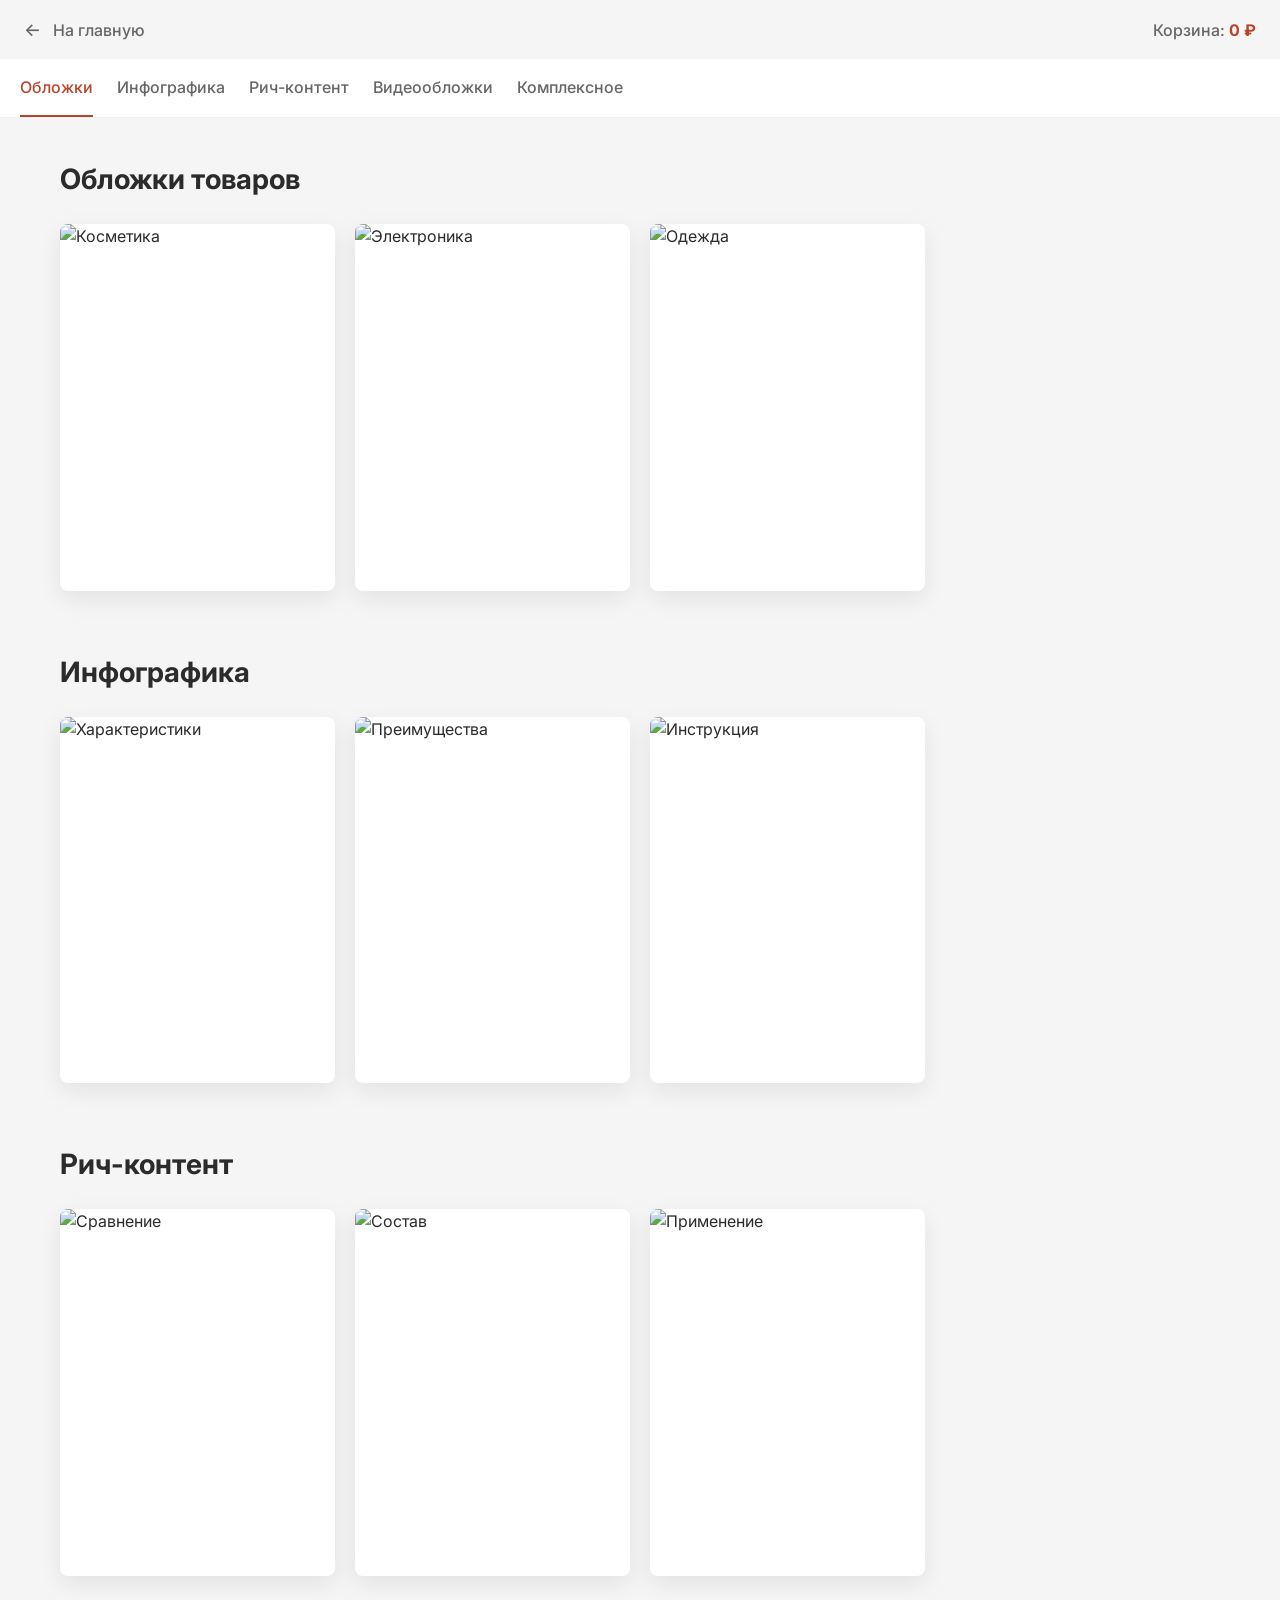
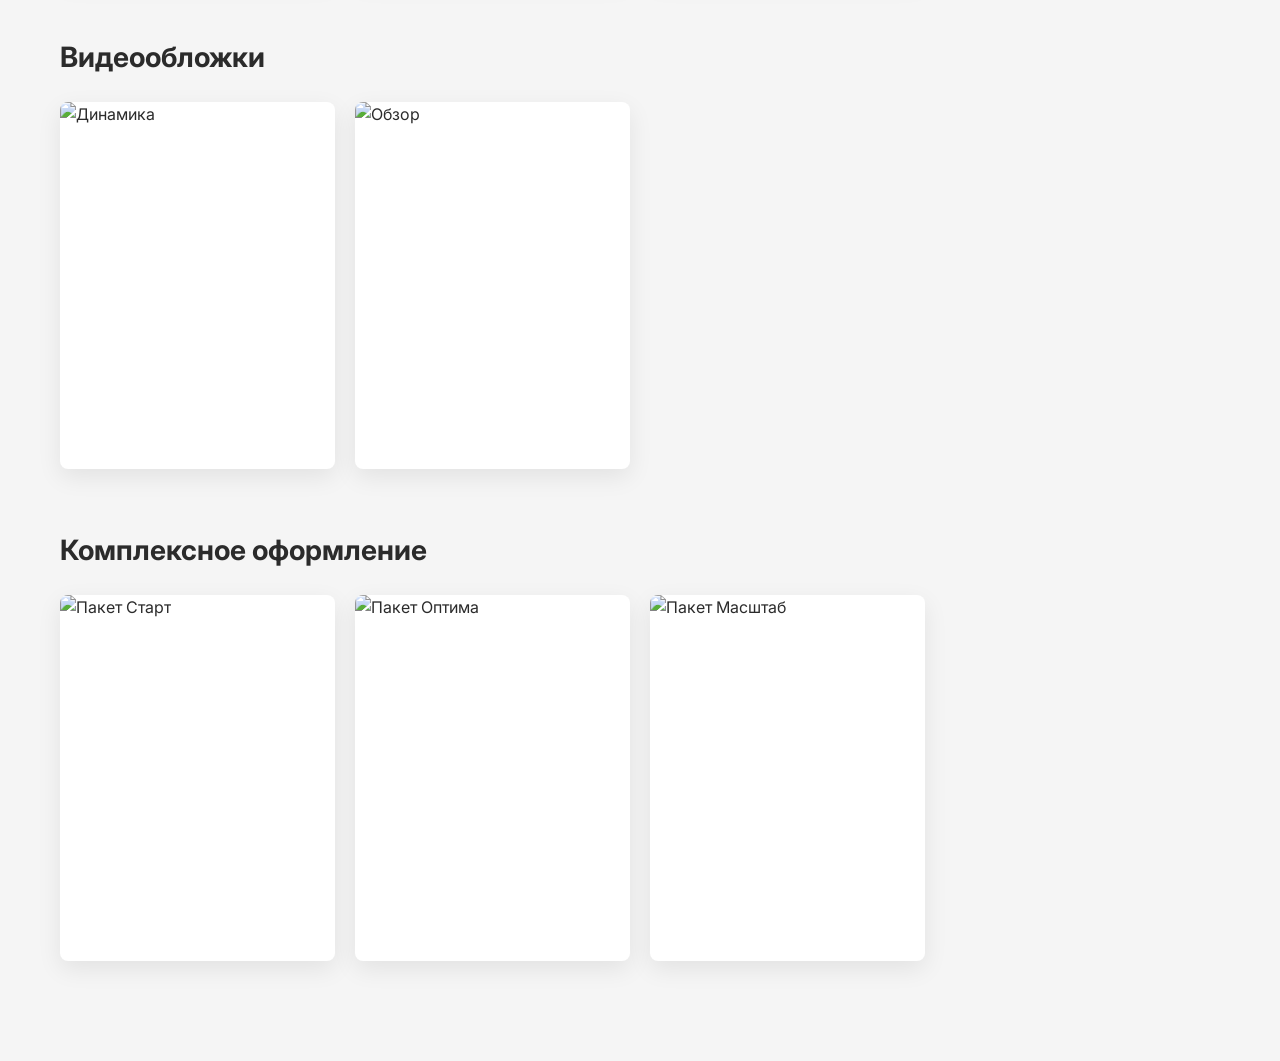
==== portfolio.html @ de2c9612 "Второй" ====
<!DOCTYPE html>
<html lang="ru">
<head>
    <meta charset="UTF-8">
    <meta name="viewport" content="width=device-width, initial-scale=1.0">
    <title>Портфолио - КартПлейс</title>
    <link rel="preconnect" href="https://fonts.googleapis.com">
    <link rel="preconnect" href="https://fonts.gstatic.com" crossorigin>
    <link href="https://fonts.googleapis.com/css2?family=Inter:wght@400;500;600;700&display=swap" rel="stylesheet">
    <link rel="stylesheet" href="style.css">
</head>
<body>

    <header class="header">
        <div class="menu-trigger" onclick="window.location.href='index.html'">
            <span class="back-arrow">←</span>
            <span class="menu-label">На главную</span>
        </div>
        <div class="cart-trigger" onclick="openCart()">
            Корзина: <span id="header-total">0 ₽</span>
        </div>
    </header>

    <!-- Навигация портфолио -->
    <nav class="portfolio-nav" id="portfolio-nav">
        <ul>
            <li><a href="#port-covers" class="nav-link active">Обложки</a></li>
            <li><a href="#port-infographics" class="nav-link">Инфографика</a></li>
            <li><a href="#port-rich" class="nav-link">Рич-контент</a></li>
            <li><a href="#port-video" class="nav-link">Видеообложки</a></li>
            <li><a href="#port-complex" class="nav-link">Комплексное</a></li>
        </ul>
    </nav>

    <main class="portfolio-container">
        <section id="port-covers" class="portfolio-section">
            <h2>Обложки товаров</h2>
            <div class="portfolio-grid" id="grid-covers"></div>
        </section>

        <section id="port-infographics" class="portfolio-section">
            <h2>Инфографика</h2>
            <div class="portfolio-grid" id="grid-infographics"></div>
        </section>

        <section id="port-rich" class="portfolio-section">
            <h2>Рич-контент</h2>
            <div class="portfolio-grid" id="grid-rich"></div>
        </section>

        <section id="port-video" class="portfolio-section">
            <h2>Видеообложки</h2>
            <div class="portfolio-grid" id="grid-video"></div>
        </section>

        <section id="port-complex" class="portfolio-section">
            <h2>Комплексное оформление</h2>
            <div class="portfolio-grid" id="grid-complex"></div>
        </section>
    </main>

    <div class="modal" id="cart-modal">
        <div class="modal-content">
            <div class="modal-header">
                <h2>Корзина</h2>
                <span class="close-modal" onclick="closeCart()">&times;</span>
            </div>
            <div class="modal-body" id="cart-items"></div>
            <div class="modal-footer">
                <div class="total-row">
                    <span>Итого:</span>
                    <span id="modal-total">0 ₽</span>
                </div>
                <button class="btn-checkout" onclick="checkout()" id="checkout-btn">Оформить в Telegram</button>
            </div>
        </div>
    </div>

    <script src="script.js"></script>
</body>
</html>
---- style.css ----
:root {
    --bg: #f5f5f5;
    --text-main: #2b2b2b;
    --text-sec: #676665;
    --accent: #b8442c;
    --struct: #2d6b5f;
    --white: #ffffff;
    --radius: 12px;
    --shadow: 0 8px 24px rgba(0,0,0,0.08);
}

* { margin: 0; padding: 0; box-sizing: border-box; }
body { font-family: 'Inter', sans-serif; background: var(--bg); color: var(--text-main); line-height: 1.5; }
a { text-decoration: none; color: inherit; }
ul { list-style: none; }

/* Header */
.header {
    display: flex; justify-content: space-between; align-items: center;
    padding: 16px 24px; background: var(--bg); position: sticky; top: 0; z-index: 100;
}
.menu-trigger, .cart-trigger { cursor: pointer; font-weight: 500; color: var(--text-sec); transition: 0.2s; }
.menu-trigger:hover, .cart-trigger:hover { color: var(--text-main); }
.menu-trigger .back-arrow { margin-right: 8px; font-size: 18px; }
#header-total { color: var(--accent); font-weight: 700; }

/* Menu Overlay */
.menu-overlay {
    position: fixed; top: 0; left: 0; width: 100%; height: 100%;
    background: rgba(0,0,0,0.4); z-index: 200; display: none;
    justify-content: flex-start; align-items: stretch;
}
.menu-overlay.open { display: flex; }
.side-menu {
    width: 280px; background: var(--white); height: 100%; padding: 24px;
    display: flex; flex-direction: column; gap: 24px; overflow-y: auto;
}
.close-menu { background: none; border: none; font-size: 28px; cursor: pointer; align-self: flex-end; color: var(--text-sec); }
.menu-section h3 { font-size: 14px; text-transform: uppercase; color: var(--text-sec); margin-bottom: 12px; letter-spacing: 1px; }
.menu-section ul { display: flex; flex-direction: column; gap: 8px; }
.menu-section a { font-weight: 500; padding: 8px 0; border-bottom: 1px solid #eee; transition: 0.2s; }
.menu-section a:hover { color: var(--accent); padding-left: 8px; }

/* Hero */
.hero { text-align: center; padding: 60px 20px 40px; max-width: 800px; margin: 0 auto; }
.hero h1 { font-size: 42px; font-weight: 700; margin-bottom: 16px; }
.subtitle { color: var(--text-sec); font-size: 16px; }
.subtitle strong { color: var(--text-main); }

/* Services Grid */
.services-grid {
    display: grid; grid-template-columns: repeat(auto-fill, minmax(300px, 1fr));
    gap: 24px; max-width: 1200px; margin: 0 auto; padding: 20px;
}
.service-card {
    background: var(--white); border-radius: var(--radius); overflow: hidden;
    box-shadow: var(--shadow); display: flex; flex-direction: column;
}
.card-visual {
    height: 220px; background: #757575; display: flex; align-items: center; justify-content: center; color: #fff; font-size: 14px;
}
.card-visual img { width: 100%; height: 100%; object-fit: cover; }
.card-body { padding: 20px; flex: 1; display: flex; flex-direction: column; }
.card-title { font-size: 18px; font-weight: 600; margin-bottom: 8px; }
.card-price { font-size: 22px; font-weight: 700; color: var(--accent); margin-bottom: 12px; }
.card-desc { font-size: 14px; color: var(--text-sec); margin-bottom: 16px; flex: 1; }
.card-desc ul { padding-left: 18px; margin-top: 8px; }
.card-desc li { margin-bottom: 4px; }
.btn-add {
    width: 100%; padding: 12px; background: var(--accent); color: #fff; border: none;
    border-radius: 8px; font-weight: 600; cursor: pointer; transition: 0.2s;
}
.btn-add:hover { opacity: 0.9; }
.btn-add.added { background: var(--struct); }
.btn-portfolio {
    margin-top: 12px; text-align: center; font-size: 14px; color: var(--struct); font-weight: 500;
    padding: 8px; border: 1px solid var(--struct); border-radius: 6px; transition: 0.2s;
}
.btn-portfolio:hover { background: var(--struct); color: #fff; }

/* Contacts */
.contacts-section { padding: 60px 20px; max-width: 1000px; margin: 0 auto; }
.contacts-section h2 { text-align: center; margin-bottom: 32px; }
.contacts-grid { display: grid; grid-template-columns: repeat(auto-fit, minmax(250px, 1fr)); gap: 20px; }
.contact-card { background: var(--white); padding: 24px; border-radius: var(--radius); box-shadow: var(--shadow); text-align: center; }
.contact-card h3 { margin-bottom: 8px; }
.btn-contact { display: inline-block; margin-top: 12px; padding: 10px 20px; background: var(--accent); color: #fff; border-radius: 6px; font-weight: 500; }

/* Portfolio Page */
.portfolio-nav {
    position: sticky; top: 0; background: var(--white); z-index: 90;
    border-bottom: 1px solid #eee; overflow-x: auto; white-space: nowrap;
}
.portfolio-nav ul { display: flex; padding: 0 20px; gap: 24px; }
.portfolio-nav a { display: block; padding: 16px 0; font-weight: 500; color: var(--text-sec); border-bottom: 2px solid transparent; transition: 0.2s; }
.portfolio-nav a.active { color: var(--accent); border-color: var(--accent); }
.portfolio-container { max-width: 1200px; margin: 0 auto; padding: 40px 20px; }
.portfolio-section { margin-bottom: 60px; scroll-margin-top: 80px; }
.portfolio-section h2 { margin-bottom: 24px; font-size: 28px; }
.portfolio-grid { display: grid; grid-template-columns: repeat(auto-fill, minmax(250px, 1fr)); gap: 20px; }
.portfolio-item { background: var(--white); border-radius: 8px; overflow: hidden; box-shadow: var(--shadow); aspect-ratio: 3/4; }
.portfolio-item img, .portfolio-item video { width: 100%; height: 100%; object-fit: cover; }

/* Modal */
.modal {
    position: fixed; top: 0; left: 0; width: 100%; height: 100%; background: rgba(0,0,0,0.5);
    display: none; justify-content: center; align-items: center; z-index: 300;
}
.modal.open { display: flex; }
.modal-content { background: var(--white); width: 90%; max-width: 450px; border-radius: 16px; padding: 24px; max-height: 80vh; overflow-y: auto; }
.modal-header { display: flex; justify-content: space-between; align-items: center; margin-bottom: 16px; border-bottom: 1px solid #eee; padding-bottom: 12px; }
.close-modal { font-size: 24px; cursor: pointer; color: var(--text-sec); }
.cart-item { display: flex; justify-content: space-between; padding: 10px 0; border-bottom: 1px solid #f5f5f5; font-size: 14px; }
.total-row { display: flex; justify-content: space-between; font-size: 18px; font-weight: 700; margin-top: 16px; padding-top: 16px; border-top: 1px solid #eee; }
#checkout-btn { width: 100%; margin-top: 16px; padding: 14px; background: var(--accent); color: #fff; border: none; border-radius: 8px; font-weight: 600; cursor: pointer; }
#checkout-btn:disabled { background: #ccc; cursor: not-allowed; }

@media (max-width: 768px) {
    .hero h1 { font-size: 32px; }
    .services-grid, .portfolio-grid { grid-template-columns: 1fr; }
}
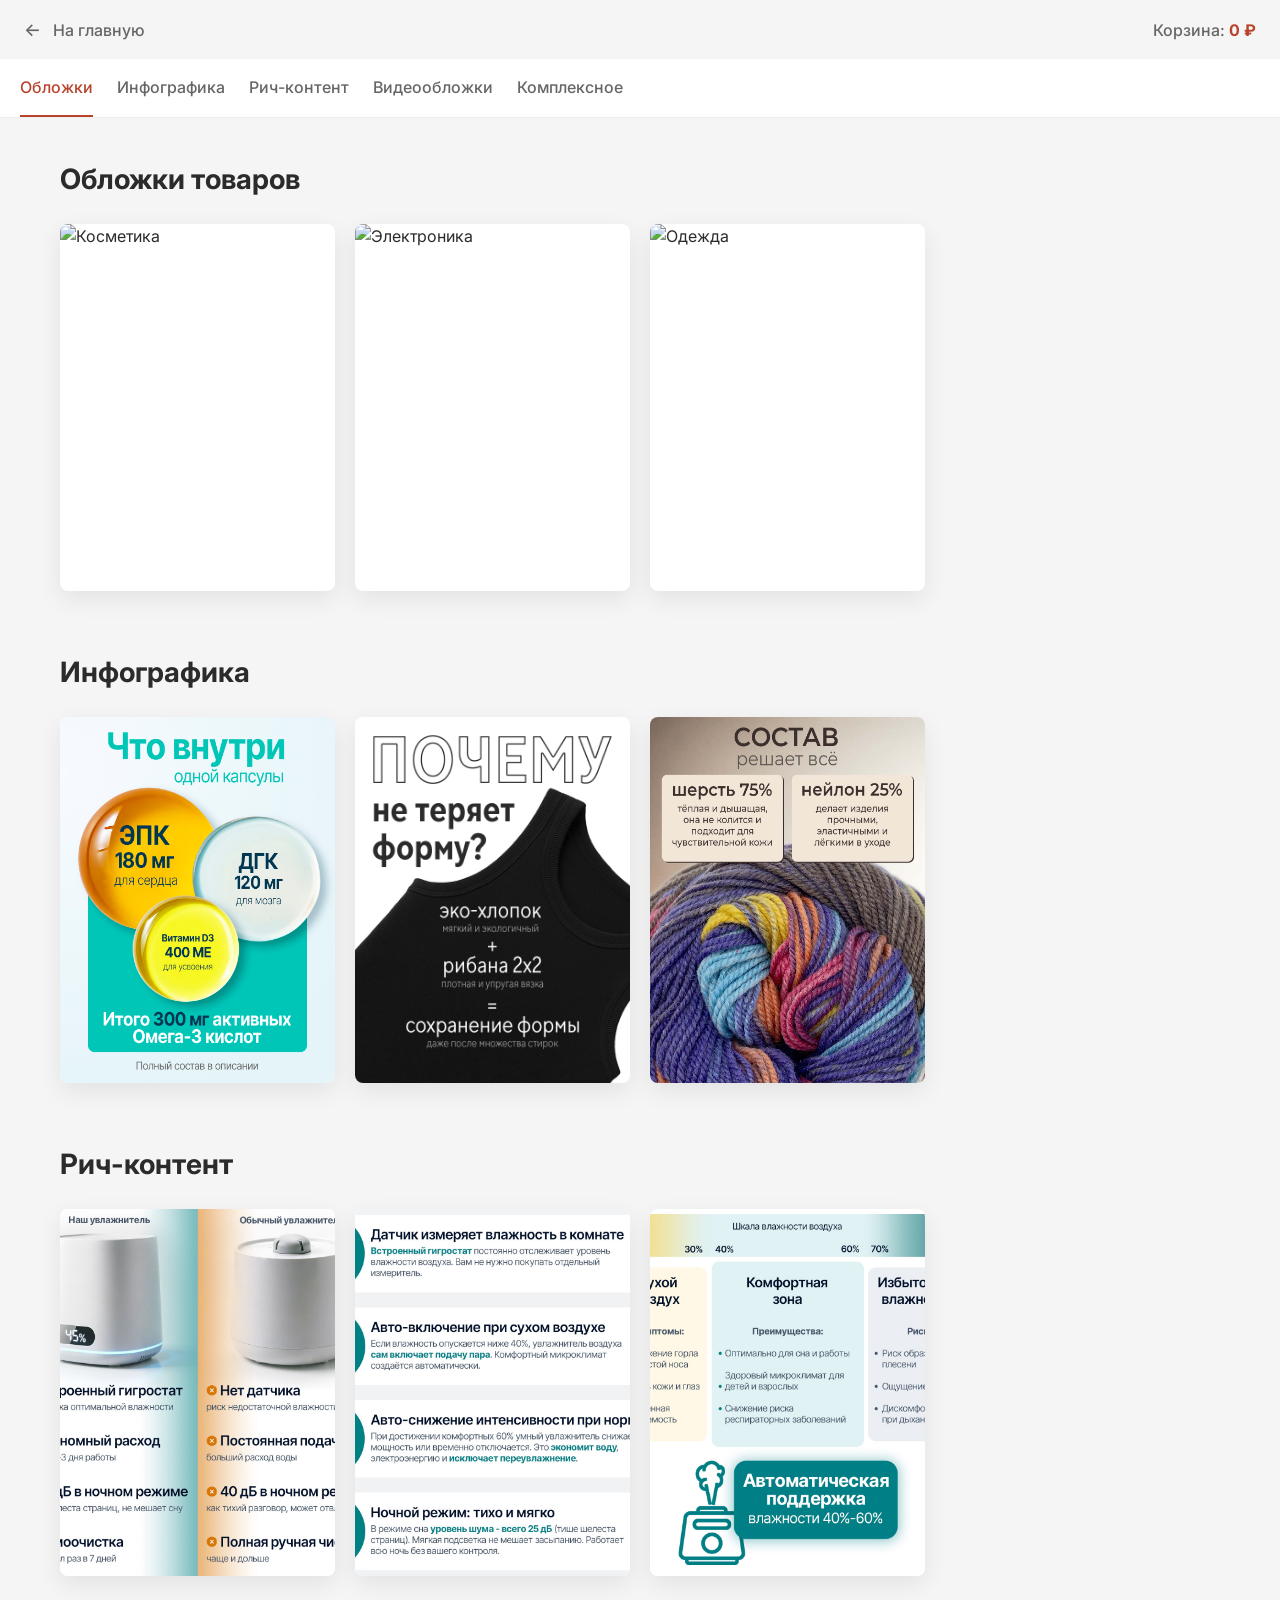
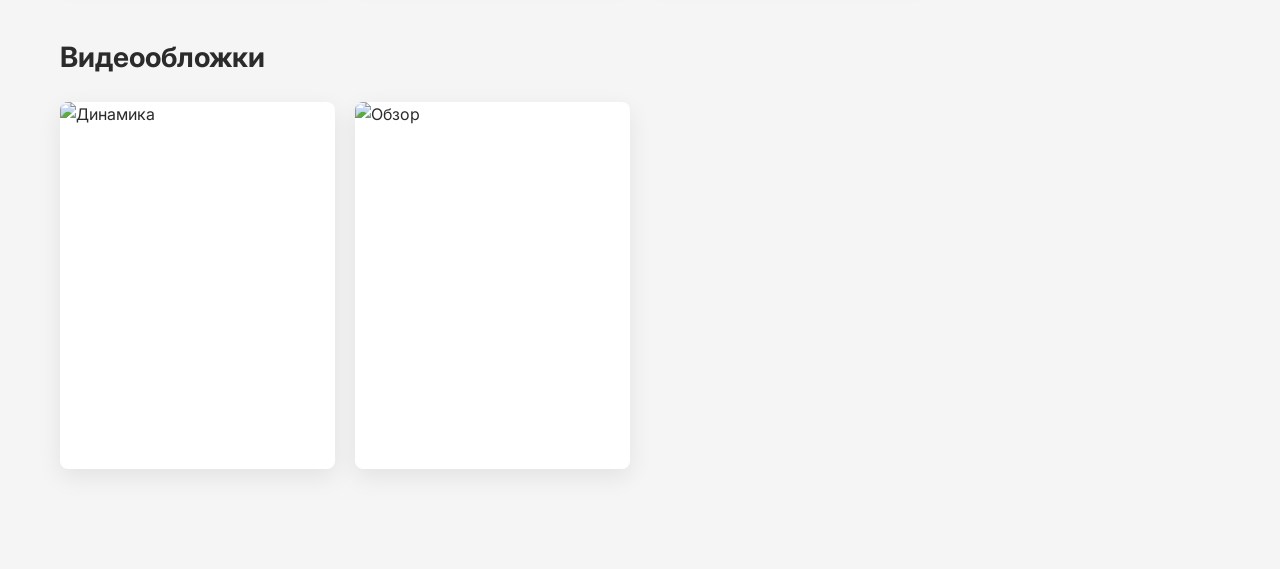
==== commit 1077dd05: "Портфолио 1" ====
--- a/portfolio.html
+++ b/portfolio.html
@@ -53,10 +53,6 @@
             <div class="portfolio-grid" id="grid-video"></div>
         </section>
 
-        <section id="port-complex" class="portfolio-section">
-            <h2>Комплексное оформление</h2>
-            <div class="portfolio-grid" id="grid-complex"></div>
-        </section>
     </main>
 
     <div class="modal" id="cart-modal">
--- a/style.css
+++ b/style.css
@@ -14,7 +14,7 @@
 a { text-decoration: none; color: inherit; }
 ul { list-style: none; }
 
-/* Header */
+/* === HEADER === */
 .header {
     display: flex; justify-content: space-between; align-items: center;
     padding: 16px 24px; background: var(--bg); position: sticky; top: 0; z-index: 100;
@@ -24,7 +24,7 @@
 .menu-trigger .back-arrow { margin-right: 8px; font-size: 18px; }
 #header-total { color: var(--accent); font-weight: 700; }
 
-/* Menu Overlay */
+/* === MENU OVERLAY === */
 .menu-overlay {
     position: fixed; top: 0; left: 0; width: 100%; height: 100%;
     background: rgba(0,0,0,0.4); z-index: 200; display: none;
@@ -41,44 +41,165 @@
 .menu-section a { font-weight: 500; padding: 8px 0; border-bottom: 1px solid #eee; transition: 0.2s; }
 .menu-section a:hover { color: var(--accent); padding-left: 8px; }
 
-/* Hero */
+/* === HERO === */
 .hero { text-align: center; padding: 60px 20px 40px; max-width: 800px; margin: 0 auto; }
-.hero h1 { font-size: 42px; font-weight: 700; margin-bottom: 16px; }
-.subtitle { color: var(--text-sec); font-size: 16px; }
+
+.main-title {
+    font-size: 84px;
+    font-weight: 800;
+    margin-bottom: 16px;
+    letter-spacing: -2px;
+    line-height: 1;
+}
+
+.title-kart { color: #2b2b2b; }
+.title-place { color: #b8442c; }
+
+.subtitle { color: var(--text-sec); font-size: 16px; line-height: 1.6; }
 .subtitle strong { color: var(--text-main); }
 
-/* Services Grid */
+/* === SERVICES GRID === */
 .services-grid {
-    display: grid; grid-template-columns: repeat(auto-fill, minmax(300px, 1fr));
+    display: grid; grid-template-columns: repeat(auto-fill, minmax(280px, 1fr));
     gap: 24px; max-width: 1200px; margin: 0 auto; padding: 20px;
 }
 .service-card {
     background: var(--white); border-radius: var(--radius); overflow: hidden;
     box-shadow: var(--shadow); display: flex; flex-direction: column;
-}
+    height: 100%; cursor: pointer; transition: transform 0.2s;
+}
+.service-card:hover { transform: translateY(-5px); }
+
 .card-visual {
-    height: 220px; background: #757575; display: flex; align-items: center; justify-content: center; color: #fff; font-size: 14px;
+    aspect-ratio: 3/4; 
+    background: #757575; 
+    position: relative;
+    overflow: hidden;
 }
 .card-visual img { width: 100%; height: 100%; object-fit: cover; }
+
 .card-body { padding: 20px; flex: 1; display: flex; flex-direction: column; }
 .card-title { font-size: 18px; font-weight: 600; margin-bottom: 8px; }
-.card-price { font-size: 22px; font-weight: 700; color: var(--accent); margin-bottom: 12px; }
-.card-desc { font-size: 14px; color: var(--text-sec); margin-bottom: 16px; flex: 1; }
-.card-desc ul { padding-left: 18px; margin-top: 8px; }
-.card-desc li { margin-bottom: 4px; }
+.card-price { font-size: 22px; font-weight: 700; color: var(--accent); margin-bottom: 16px; }
+
+.card-actions { margin-top: auto; display: flex; flex-direction: column; gap: 10px; }
+
 .btn-add {
     width: 100%; padding: 12px; background: var(--accent); color: #fff; border: none;
     border-radius: 8px; font-weight: 600; cursor: pointer; transition: 0.2s;
 }
 .btn-add:hover { opacity: 0.9; }
 .btn-add.added { background: var(--struct); }
-.btn-portfolio {
-    margin-top: 12px; text-align: center; font-size: 14px; color: var(--struct); font-weight: 500;
-    padding: 8px; border: 1px solid var(--struct); border-radius: 6px; transition: 0.2s;
-}
-.btn-portfolio:hover { background: var(--struct); color: #fff; }
-
-/* Contacts */
+
+.btn-details {
+    width: 100%; padding: 12px; background: transparent; color: var(--text-sec); 
+    border: 1px solid var(--text-sec); border-radius: 8px; font-weight: 500; 
+    cursor: pointer; transition: 0.2s; text-align: center;
+}
+.btn-details:hover { border-color: var(--text-main); color: var(--text-main); }
+
+/* === DIVIDER === */
+.services-divider {
+    max-width: 1200px;
+    margin: 40px auto 0;
+    padding: 0 20px;
+}
+.services-divider hr {
+    border: none;
+    height: 2px;
+    background: var(--struct);
+}
+
+/* === PORTFOLIO BANNER === */
+.portfolio-banner-section {
+    max-width: 1200px;
+    margin: 60px auto;
+    padding: 0 20px;
+}
+
+.portfolio-subtitle {
+    text-align: center;
+    font-size: 28px;
+    font-weight: 600;
+    margin-bottom: 20px;
+    color: var(--text-main);
+}
+
+.portfolio-banner-link {
+    display: block;
+    cursor: pointer;
+    transition: transform 0.3s;
+}
+.portfolio-banner-link:hover { transform: scale(1.02); }
+
+.portfolio-banner {
+    width: 100%;
+    height: auto;
+    border-radius: 16px;
+    overflow: hidden;
+    box-shadow: var(--shadow);
+}
+.portfolio-banner img {
+    width: 100%;
+    height: auto;
+    display: block;
+}
+
+/* === FAQ SECTION === */
+.faq-section {
+    max-width: 1200px;
+    margin: 0 auto;
+    padding: 60px 20px;
+}
+
+.section-title {
+    text-align: center;
+    font-size: 36px;
+    font-weight: 700;
+    margin-bottom: 20px;
+    color: var(--text-main);
+}
+
+.section-intro {
+    text-align: center;
+    font-size: 18px;
+    color: var(--text-sec);
+    max-width: 800px;
+    margin: 0 auto 50px;
+    line-height: 1.6;
+}
+
+.faq-grid {
+    display: grid;
+    grid-template-columns: repeat(auto-fill, minmax(500px, 1fr));
+    gap: 24px;
+}
+
+.faq-item {
+    background: var(--white);
+    padding: 30px;
+    border-radius: 12px;
+    box-shadow: var(--shadow);
+    border-left: 3px solid var(--struct);
+}
+
+.faq-item h3 {
+    font-size: 18px;
+    font-weight: 600;
+    margin-bottom: 16px;
+    color: var(--text-main);
+    line-height: 1.4;
+}
+
+.faq-item p {
+    color: var(--text-sec);
+    line-height: 1.7;
+    font-size: 15px;
+}
+
+.faq-item p br { margin-bottom: 8px; }
+
+/* === CONTACTS === */
 .contacts-section { padding: 60px 20px; max-width: 1000px; margin: 0 auto; }
 .contacts-section h2 { text-align: center; margin-bottom: 32px; }
 .contacts-grid { display: grid; grid-template-columns: repeat(auto-fit, minmax(250px, 1fr)); gap: 20px; }
@@ -86,7 +207,7 @@
 .contact-card h3 { margin-bottom: 8px; }
 .btn-contact { display: inline-block; margin-top: 12px; padding: 10px 20px; background: var(--accent); color: #fff; border-radius: 6px; font-weight: 500; }
 
-/* Portfolio Page */
+/* === PORTFOLIO PAGE === */
 .portfolio-nav {
     position: sticky; top: 0; background: var(--white); z-index: 90;
     border-bottom: 1px solid #eee; overflow-x: auto; white-space: nowrap;
@@ -98,10 +219,10 @@
 .portfolio-section { margin-bottom: 60px; scroll-margin-top: 80px; }
 .portfolio-section h2 { margin-bottom: 24px; font-size: 28px; }
 .portfolio-grid { display: grid; grid-template-columns: repeat(auto-fill, minmax(250px, 1fr)); gap: 20px; }
-.portfolio-item { background: var(--white); border-radius: 8px; overflow: hidden; box-shadow: var(--shadow); aspect-ratio: 3/4; }
+.portfolio-item { background: var(--white); border-radius: 8px; overflow: hidden; box-shadow: var(--shadow); aspect-ratio: 3/4; cursor: pointer; }
 .portfolio-item img, .portfolio-item video { width: 100%; height: 100%; object-fit: cover; }
 
-/* Modal */
+/* === MODAL === */
 .modal {
     position: fixed; top: 0; left: 0; width: 100%; height: 100%; background: rgba(0,0,0,0.5);
     display: none; justify-content: center; align-items: center; z-index: 300;
@@ -115,7 +236,149 @@
 #checkout-btn { width: 100%; margin-top: 16px; padding: 14px; background: var(--accent); color: #fff; border: none; border-radius: 8px; font-weight: 600; cursor: pointer; }
 #checkout-btn:disabled { background: #ccc; cursor: not-allowed; }
 
+/* === LIGHTBOX === */
+.lightbox-modal {
+    position: fixed; top: 0; left: 0; width: 100%; height: 100%; 
+    background: rgba(0,0,0,0.9); z-index: 400; display: none;
+    justify-content: center; align-items: center;
+}
+.lightbox-modal.open { display: flex; }
+.lightbox-content { max-width: 90%; max-height: 90%; }
+.lightbox-content img { max-width: 100%; max-height: 90vh; object-fit: contain; }
+.lightbox-close {
+    position: absolute; top: 20px; right: 40px; color: #fff; 
+    font-size: 40px; cursor: pointer;
+}
+
+/* === SERVICE DETAIL PAGE === */
+.service-detail-container { max-width: 1100px; margin: 0 auto; padding: 40px 20px 80px; }
+.detail-back-link { display: inline-block; margin-bottom: 30px; color: var(--text-sec); }
+
+.detail-top-grid {
+    display: grid;
+    grid-template-columns: 350px 1fr;
+    gap: 40px;
+    align-items: start;
+    margin-bottom: 40px;
+}
+
+.detail-image-small {
+    width: 100%;
+    aspect-ratio: 3/4;
+    border-radius: 12px;
+    overflow: hidden;
+    background-color: #ddd;
+    box-shadow: var(--shadow);
+}
+.detail-image-small img {
+    width: 100%;
+    height: 100%;
+    object-fit: cover;
+}
+
+.detail-info-right { display: flex; flex-direction: column; gap: 20px; }
+
+.detail-title { font-size: 32px; font-weight: 700; margin-bottom: 10px; }
+.detail-desc { color: var(--text-sec); font-size: 16px; line-height: 1.6; }
+
+.detail-info-block {
+    background: var(--white);
+    padding: 25px;
+    border-radius: 12px;
+    box-shadow: var(--shadow);
+    border-left: 4px solid var(--accent);
+}
+.detail-price-in-block {
+    font-size: 28px;
+    color: var(--accent);
+    font-weight: 700;
+    margin-bottom: 20px;
+    padding-bottom: 15px;
+    border-bottom: 1px solid #eee;
+}
+.info-item { margin-bottom: 15px; }
+.info-label { font-size: 12px; text-transform: uppercase; color: var(--text-sec); margin-bottom: 4px; letter-spacing: 0.5px; }
+.info-value { font-weight: 600; font-size: 16px; }
+
+.detail-section { margin-bottom: 40px; }
+.detail-section h3 { font-size: 20px; margin-bottom: 20px; color: var(--text-main); }
+.detail-section ul { list-style: none; padding: 0; }
+.detail-section li { 
+    padding: 6px 0; 
+    color: var(--text-sec);
+    display: flex; 
+    align-items: center;
+    font-size: 15px;
+}
+.detail-section li::before {
+    content: "•"; 
+    color: var(--accent); 
+    margin-right: 12px; 
+    font-weight: bold;
+    font-size: 18px;
+}
+
+.service-examples-title { font-size: 20px; margin: 40px 0 20px; font-weight: 600; }
+.service-examples-grid {
+    display: grid;
+    grid-template-columns: repeat(4, 1fr);
+    gap: 15px;
+    margin-bottom: 50px;
+}
+.service-example-item {
+    aspect-ratio: 3/4;
+    border-radius: 12px;
+    overflow: hidden;
+    background: #eee;
+    cursor: pointer;
+    transition: transform 0.2s;
+}
+.service-example-item:hover { transform: scale(1.03); }
+.service-example-item img { width: 100%; height: 100%; object-fit: cover; }
+
+.btn-order-service {
+    width: 100%;
+    padding: 16px;
+    background: var(--accent);
+    color: #fff;
+    border: none;
+    border-radius: 8px;
+    font-weight: 600;
+    font-size: 16px;
+    cursor: pointer;
+    margin-top: 20px;
+}
+.btn-order-service.added { background: var(--struct); }
+
+.all-services-link {
+    display: inline-block;
+    margin-top: 20px;
+    color: var(--struct);
+    font-weight: 500;
+    border-bottom: 1px dashed var(--struct);
+    padding-bottom: 2px;
+    transition: 0.2s;
+}
+.all-services-link:hover { color: var(--accent); border-color: var(--accent); }
+
+/* === RESPONSIVE === */
+@media (max-width: 900px) {
+    .detail-top-grid { grid-template-columns: 1fr; }
+    .detail-image-small { max-width: 300px; margin: 0 auto; }
+    .service-examples-grid { grid-template-columns: repeat(2, 1fr); }
+}
+
 @media (max-width: 768px) {
+    .main-title { font-size: 48px; }
     .hero h1 { font-size: 32px; }
     .services-grid, .portfolio-grid { grid-template-columns: 1fr; }
+    .service-examples-grid { grid-template-columns: 1fr; }
+    .faq-grid { grid-template-columns: 1fr; }
+    .section-title { font-size: 28px; }
+    .section-intro { font-size: 16px; }
+}
+
+@media (max-width: 480px) {
+    .main-title { font-size: 36px; }
+    .portfolio-subtitle { font-size: 24px; }
 }
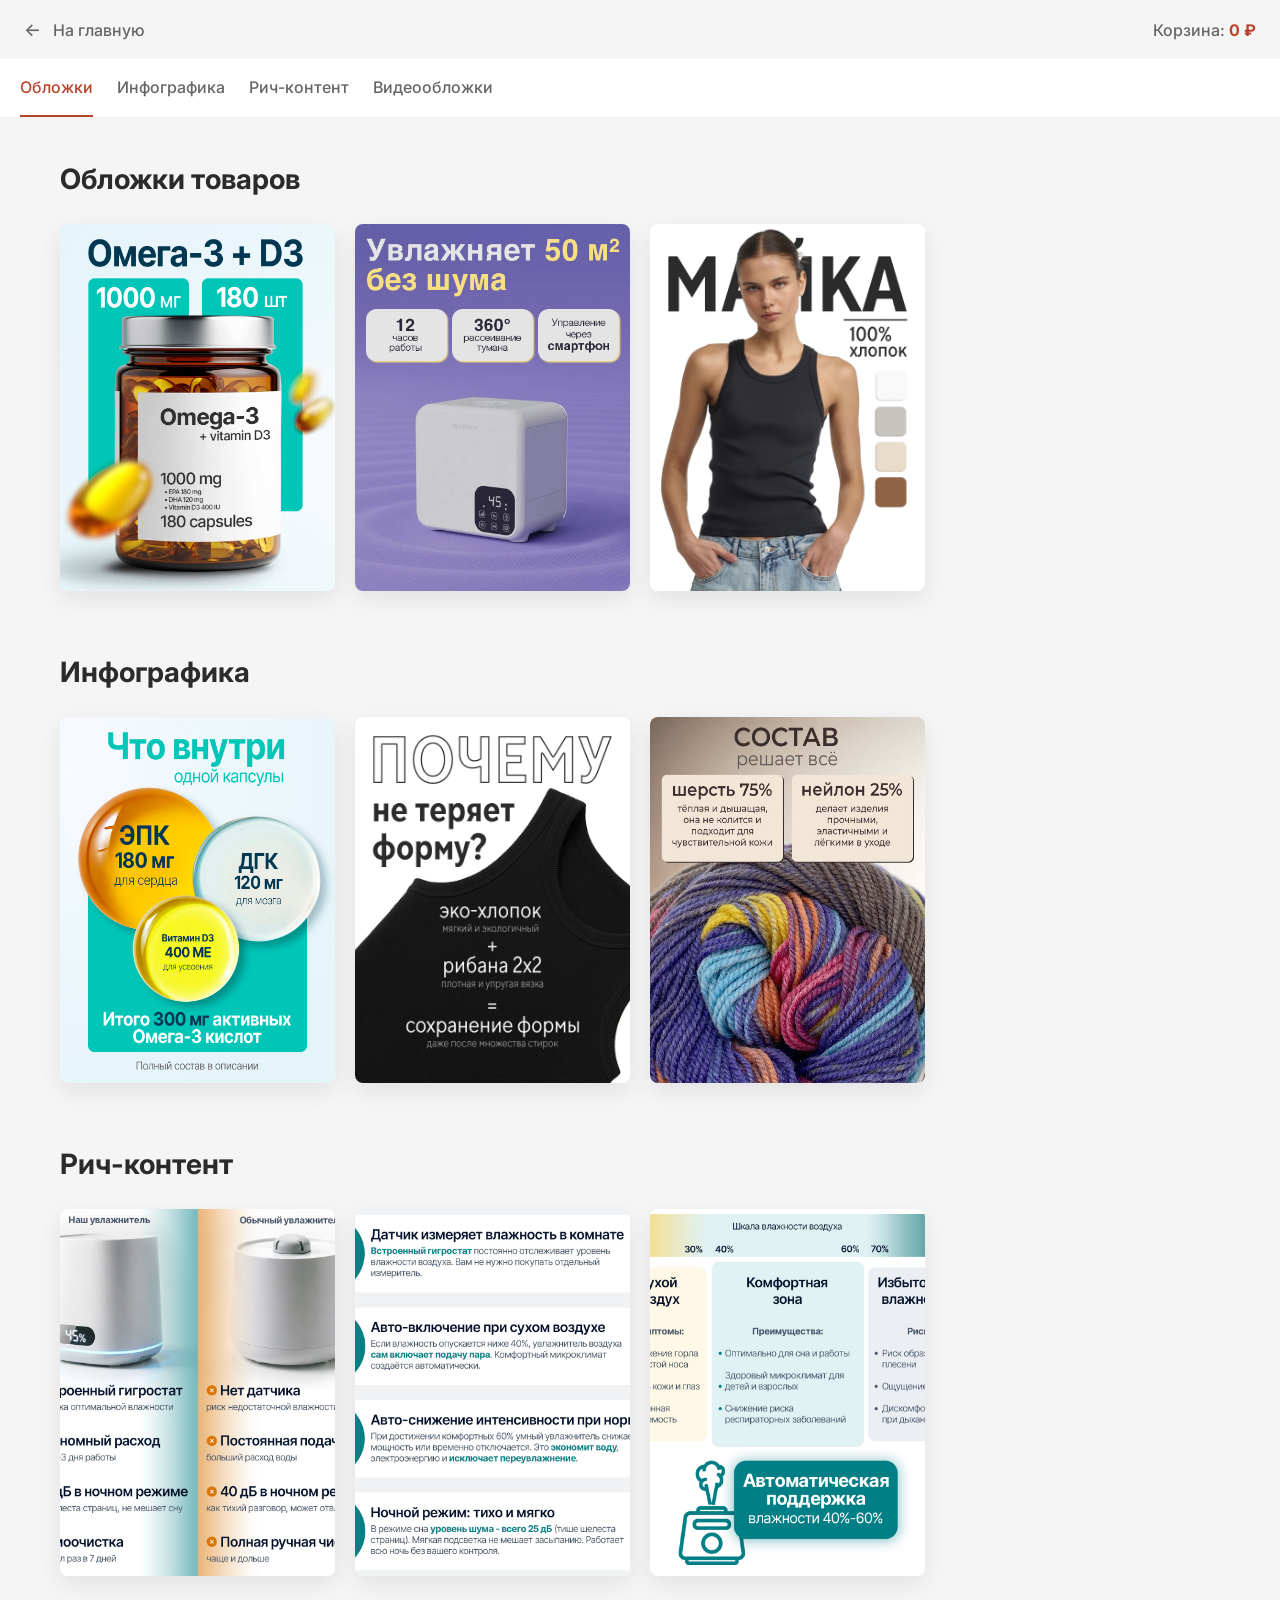
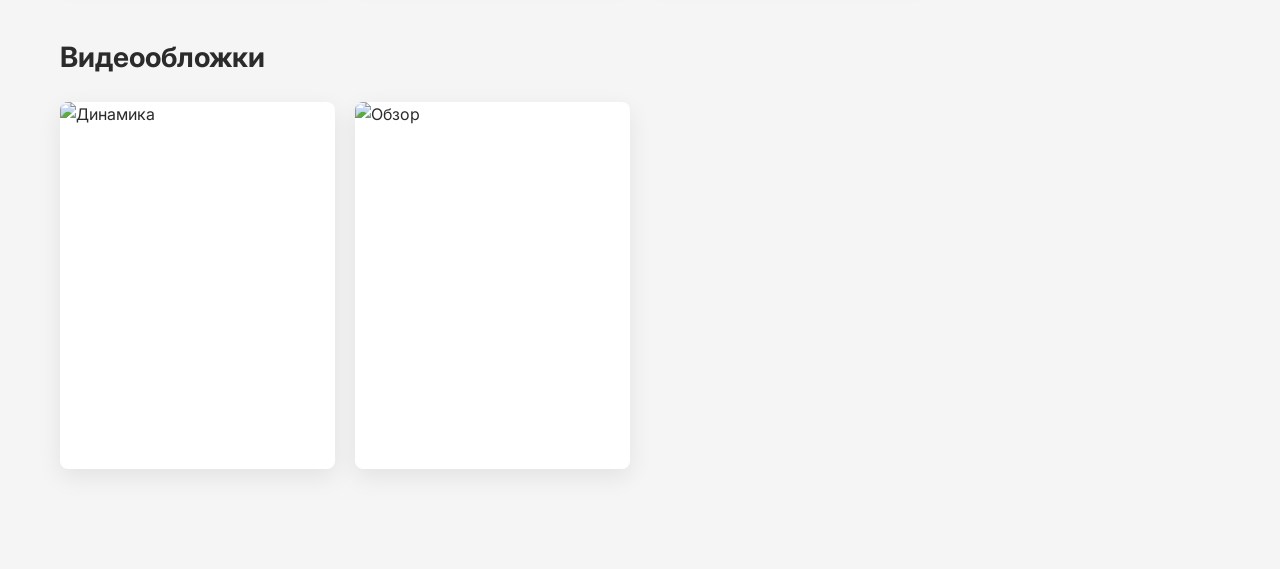
==== commit b7a662a5: "Портфолио 2" ====
--- a/portfolio.html
+++ b/portfolio.html
@@ -21,14 +21,13 @@
         </div>
     </header>
 
-    <!-- Навигация портфолио -->
+    <!-- Навигация портфолио (Убран раздел Комплексное) -->
     <nav class="portfolio-nav" id="portfolio-nav">
         <ul>
             <li><a href="#port-covers" class="nav-link active">Обложки</a></li>
             <li><a href="#port-infographics" class="nav-link">Инфографика</a></li>
             <li><a href="#port-rich" class="nav-link">Рич-контент</a></li>
             <li><a href="#port-video" class="nav-link">Видеообложки</a></li>
-            <li><a href="#port-complex" class="nav-link">Комплексное</a></li>
         </ul>
     </nav>
 
@@ -53,6 +52,7 @@
             <div class="portfolio-grid" id="grid-video"></div>
         </section>
 
+        <!-- Секция "Комплексное" удалена временно -->
     </main>
 
     <div class="modal" id="cart-modal">
@@ -72,6 +72,14 @@
         </div>
     </div>
 
+    <!-- Lightbox для просмотра изображений -->
+    <div class="lightbox-modal" id="lightbox-modal" onclick="closeLightbox()">
+        <span class="lightbox-close">&times;</span>
+        <div class="lightbox-content">
+            <img id="lightbox-img" src="" alt="Увеличенное изображение">
+        </div>
+    </div>
+
     <script src="script.js"></script>
 </body>
 </html>
